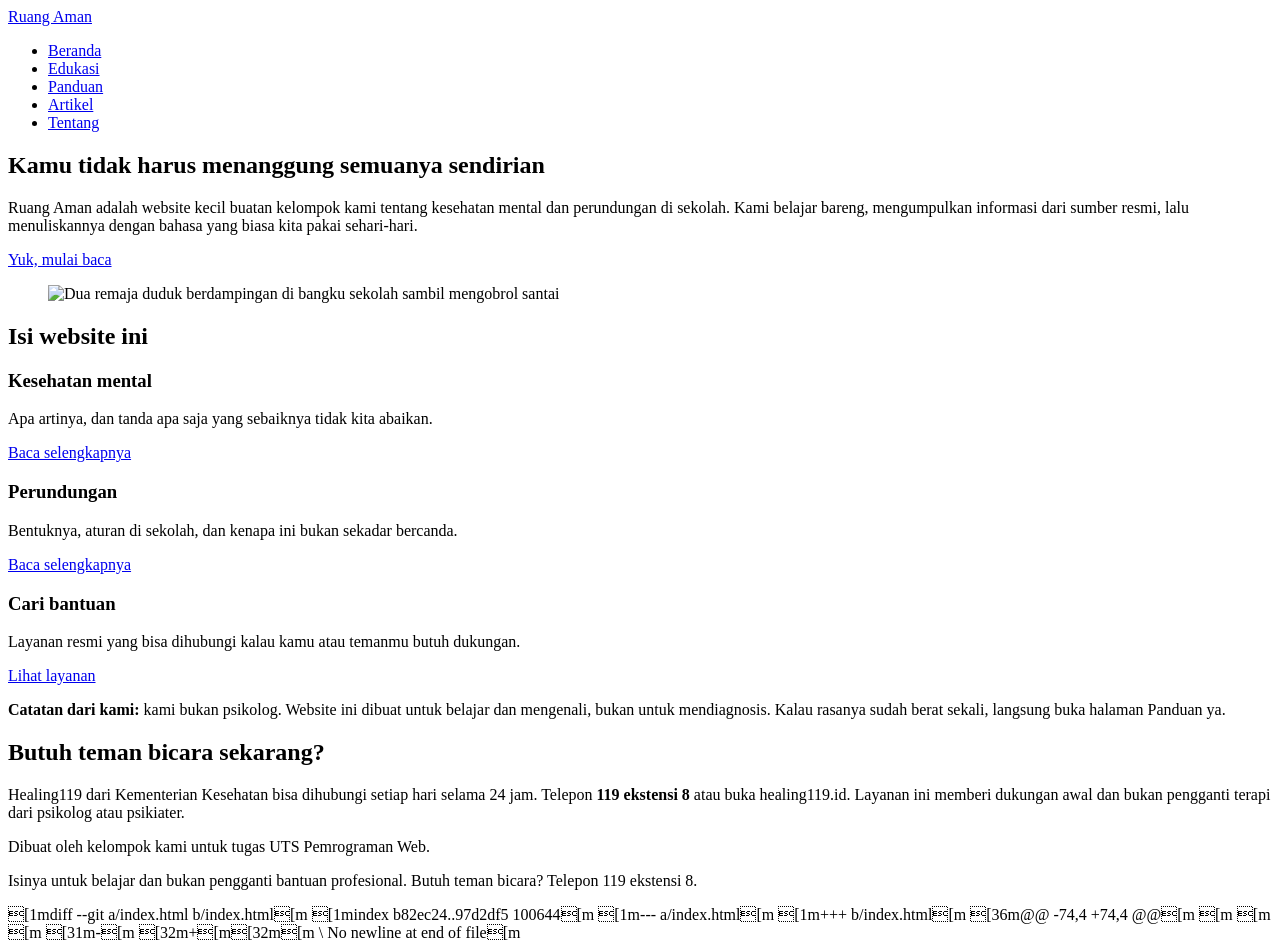
==== index.html @ 73037dce "Menambahkan foto dan beranda" ====
<!DOCTYPE html>
<html lang="id">
<head>
  <meta charset="UTF-8">
  <meta name="viewport" content="width=device-width, initial-scale=1.0">
  <meta name="description" content="Website edukasi kesehatan mental dan perundungan untuk pelajar">
  <title>Ruang Aman | Beranda</title>
  <link rel="stylesheet" href="css/style.css">
</head>
<body>

  <header>
    <a class="logo" href="index.html">Ruang Aman</a>
    <nav>
      <ul>
        <li><a class="aktif" href="index.html">Beranda</a></li>
        <li><a href="edukasi.html">Edukasi</a></li>
        <li><a href="panduan.html">Panduan</a></li>
        <li><a href="artikel.html">Artikel</a></li>
        <li><a href="tentang.html">Tentang</a></li>
      </ul>
    </nav>
  </header>

  <main>
    <section class="sampul">
      <div>
        <h1>Kamu tidak harus <span class="sorot">menanggung semuanya sendirian</span></h1>
        <p>Ruang Aman adalah website kecil buatan kelompok kami tentang kesehatan mental dan perundungan di sekolah. Kami belajar bareng, mengumpulkan informasi dari sumber resmi, lalu menuliskannya dengan bahasa yang biasa kita pakai sehari-hari.</p>
        <a class="tombol" href="edukasi.html">Yuk, mulai baca</a>
      </div>

      <figure>
        <img src="C:\Users\DWI\OneDrive\Dokumen\UTS Pemweb\foto\006169100_1721185314-Ilustrasi_siswa__pelajar__murid_SMA__anak_sekolah.jpg" alt="Dua remaja duduk berdampingan di bangku sekolah sambil mengobrol santai">
      </figure>
    </section>

    <div class="isi">
      <section>
        <h2>Isi website ini</h2>
        <div class="kisi">
          <div class="kartu">
            <h3>Kesehatan mental</h3>
            <p>Apa artinya, dan tanda apa saja yang sebaiknya tidak kita abaikan.</p>
            <a href="edukasi.html">Baca selengkapnya</a>
          </div>
          <div class="kartu">
            <h3>Perundungan</h3>
            <p>Bentuknya, aturan di sekolah, dan kenapa ini bukan sekadar bercanda.</p>
            <a href="edukasi.html#perundungan">Baca selengkapnya</a>
          </div>
          <div class="kartu">
            <h3>Cari bantuan</h3>
            <p>Layanan resmi yang bisa dihubungi kalau kamu atau temanmu butuh dukungan.</p>
            <a href="panduan.html#bantuan">Lihat layanan</a>
          </div>
        </div>
      </section>

      <div class="catatan">
        <p><strong>Catatan dari kami:</strong> kami bukan psikolog. Website ini dibuat untuk belajar dan mengenali, bukan untuk mendiagnosis. Kalau rasanya sudah berat sekali, langsung buka halaman Panduan ya.</p>
      </div>

      <section class="kotak-bantuan">
        <h2>Butuh teman bicara sekarang?</h2>
        <p>Healing119 dari Kementerian Kesehatan bisa dihubungi setiap hari selama 24 jam. Telepon <strong>119 ekstensi 8</strong> atau buka healing119.id. Layanan ini memberi dukungan awal dan bukan pengganti terapi dari psikolog atau psikiater.</p>
      </section>
    </div>
  </main>

  <footer>
    <p>Dibuat oleh kelompok kami untuk tugas UTS Pemrograman Web.</p>
    <p>Isinya untuk belajar dan bukan pengganti bantuan profesional. Butuh teman bicara? Telepon 119 ekstensi 8.</p>
  </footer>

</body>
</html>[1mdiff --git a/index.html b/index.html[m
[1mindex b82ec24..97d2df5 100644[m
[1m--- a/index.html[m
[1m+++ b/index.html[m
[36m@@ -74,4 +74,4 @@[m
   </footer>[m
 [m
 </body>[m
[31m-</html>[m
[32m+[m[32m</html>[m
\ No newline at end of file[m
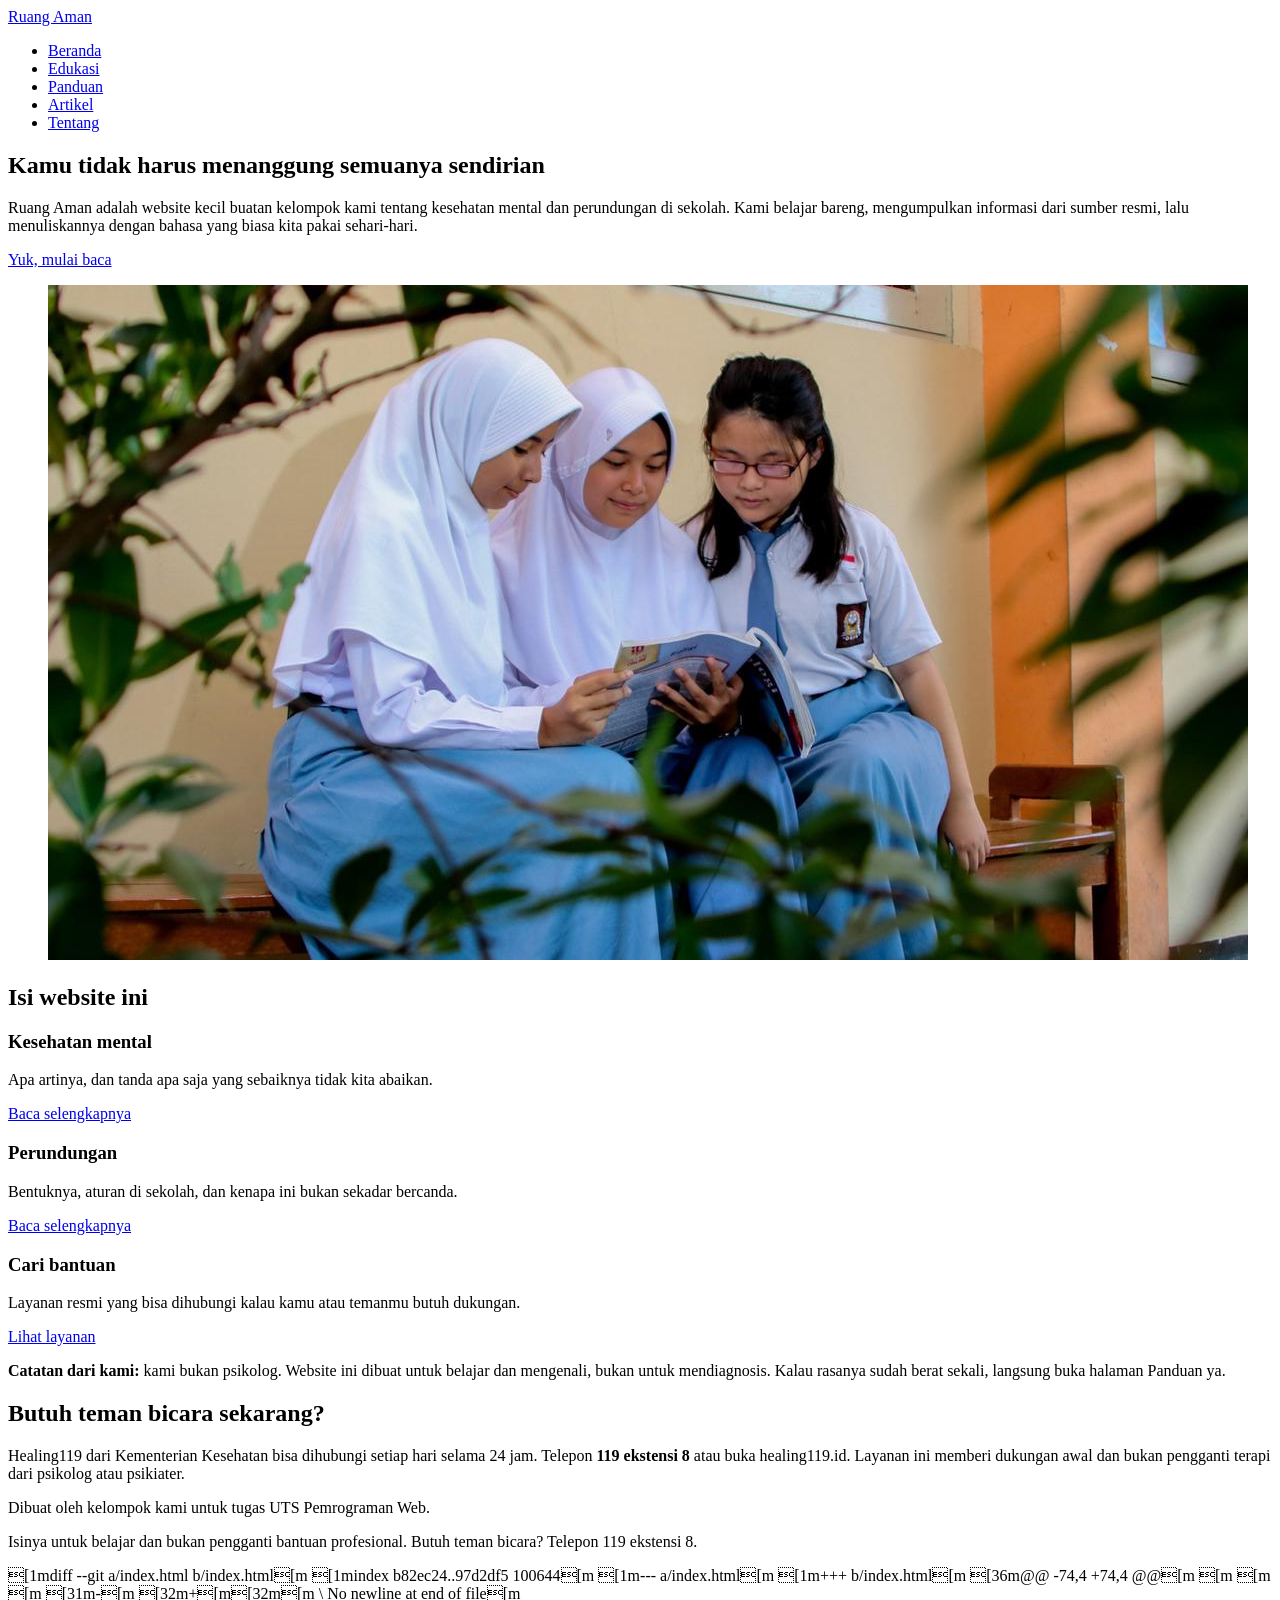
==== commit 1f2729c2: "Menambahkan foto dan beranda" ====
--- a/index.html
+++ b/index.html
@@ -31,8 +31,7 @@
       </div>
 
       <figure>
-        <img src="C:\Users\DWI\OneDrive\Dokumen\UTS Pemweb\foto\006169100_1721185314-Ilustrasi_siswa__pelajar__murid_SMA__anak_sekolah.jpg" alt="Dua remaja duduk berdampingan di bangku sekolah sambil mengobrol santai">
-      </figure>
+   <img src="foto/sampul.jpg" alt="Ilustrasi siswa SMA berseragam di lingkungan sekolah">
     </section>
 
     <div class="isi">
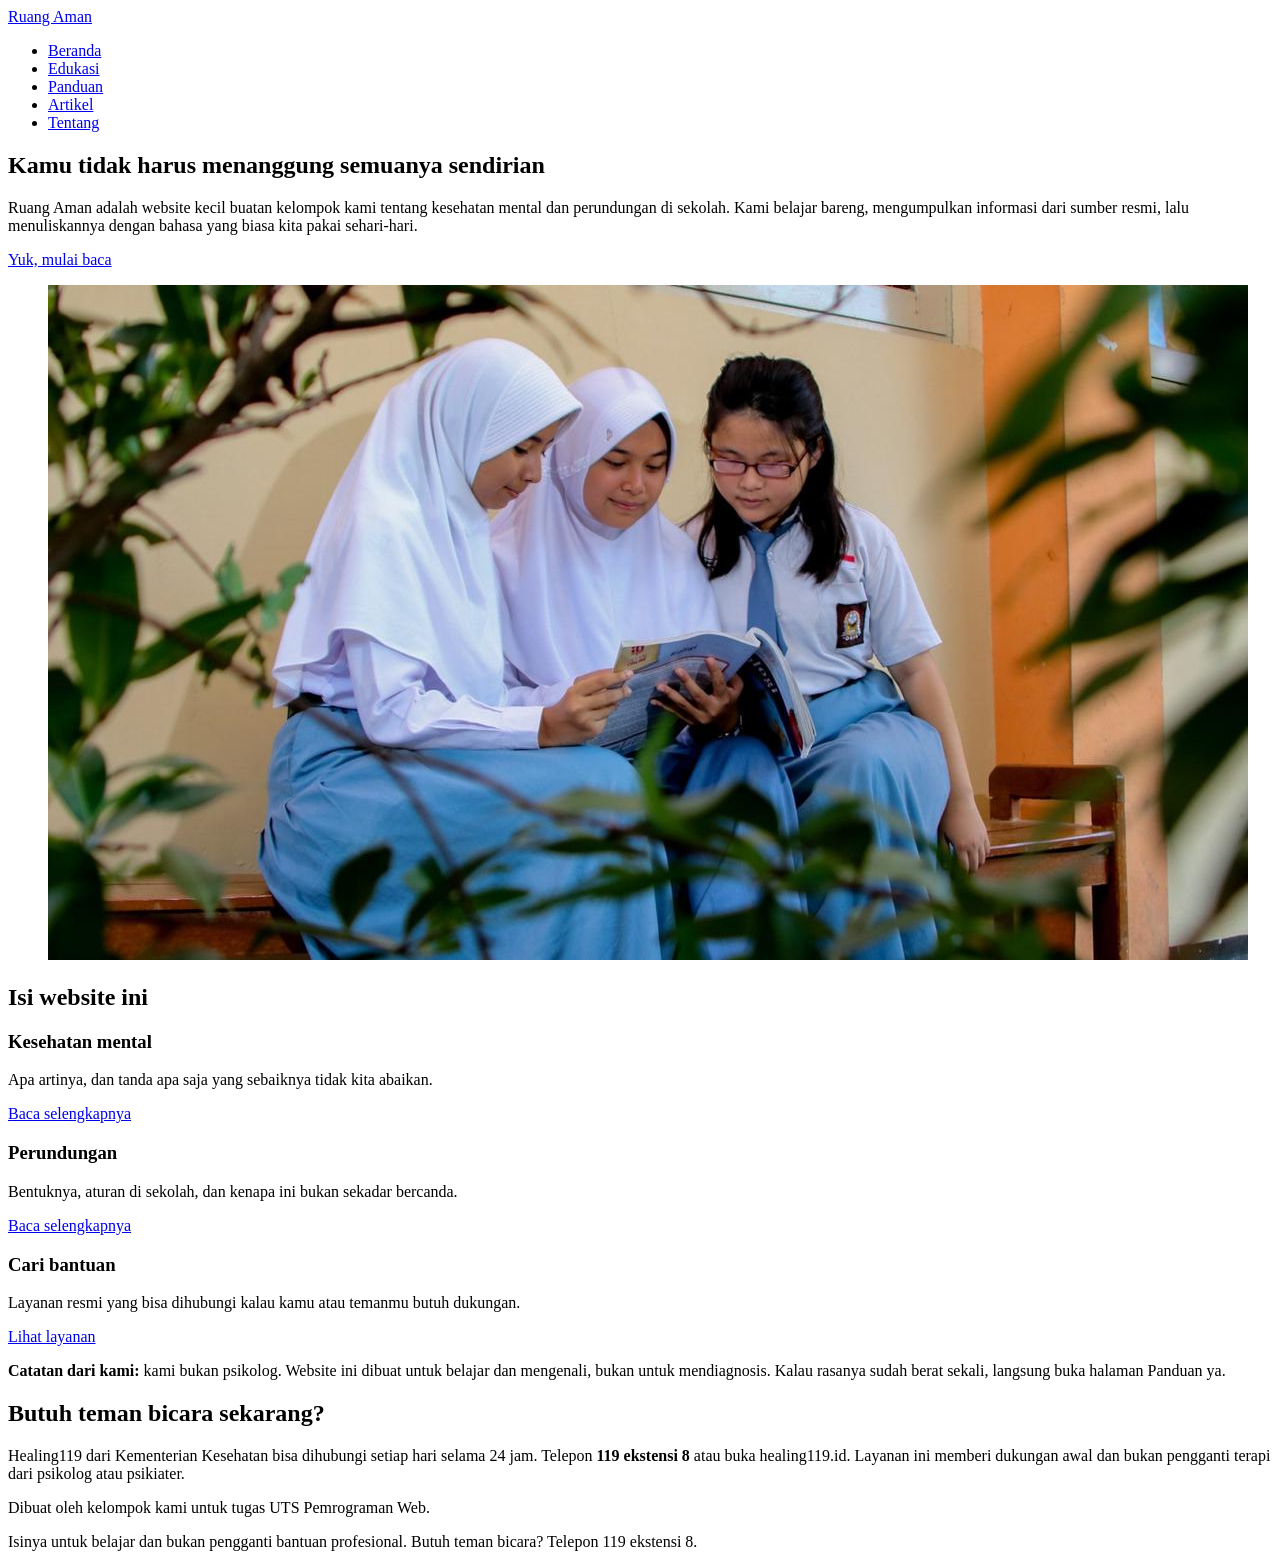
==== commit 694d7e17: "Update index.html" ====
--- a/index.html
+++ b/index.html
@@ -73,14 +73,4 @@
   </footer>
 
 </body>
-</html>[1mdiff --git a/index.html b/index.html[m
-[1mindex b82ec24..97d2df5 100644[m
-[1m--- a/index.html[m
-[1m+++ b/index.html[m
-[36m@@ -74,4 +74,4 @@[m
-   </footer>[m
- [m
- </body>[m
-[31m-</html>[m
-[32m+[m[32m</html>[m
-\ No newline at end of file[m
+</html>
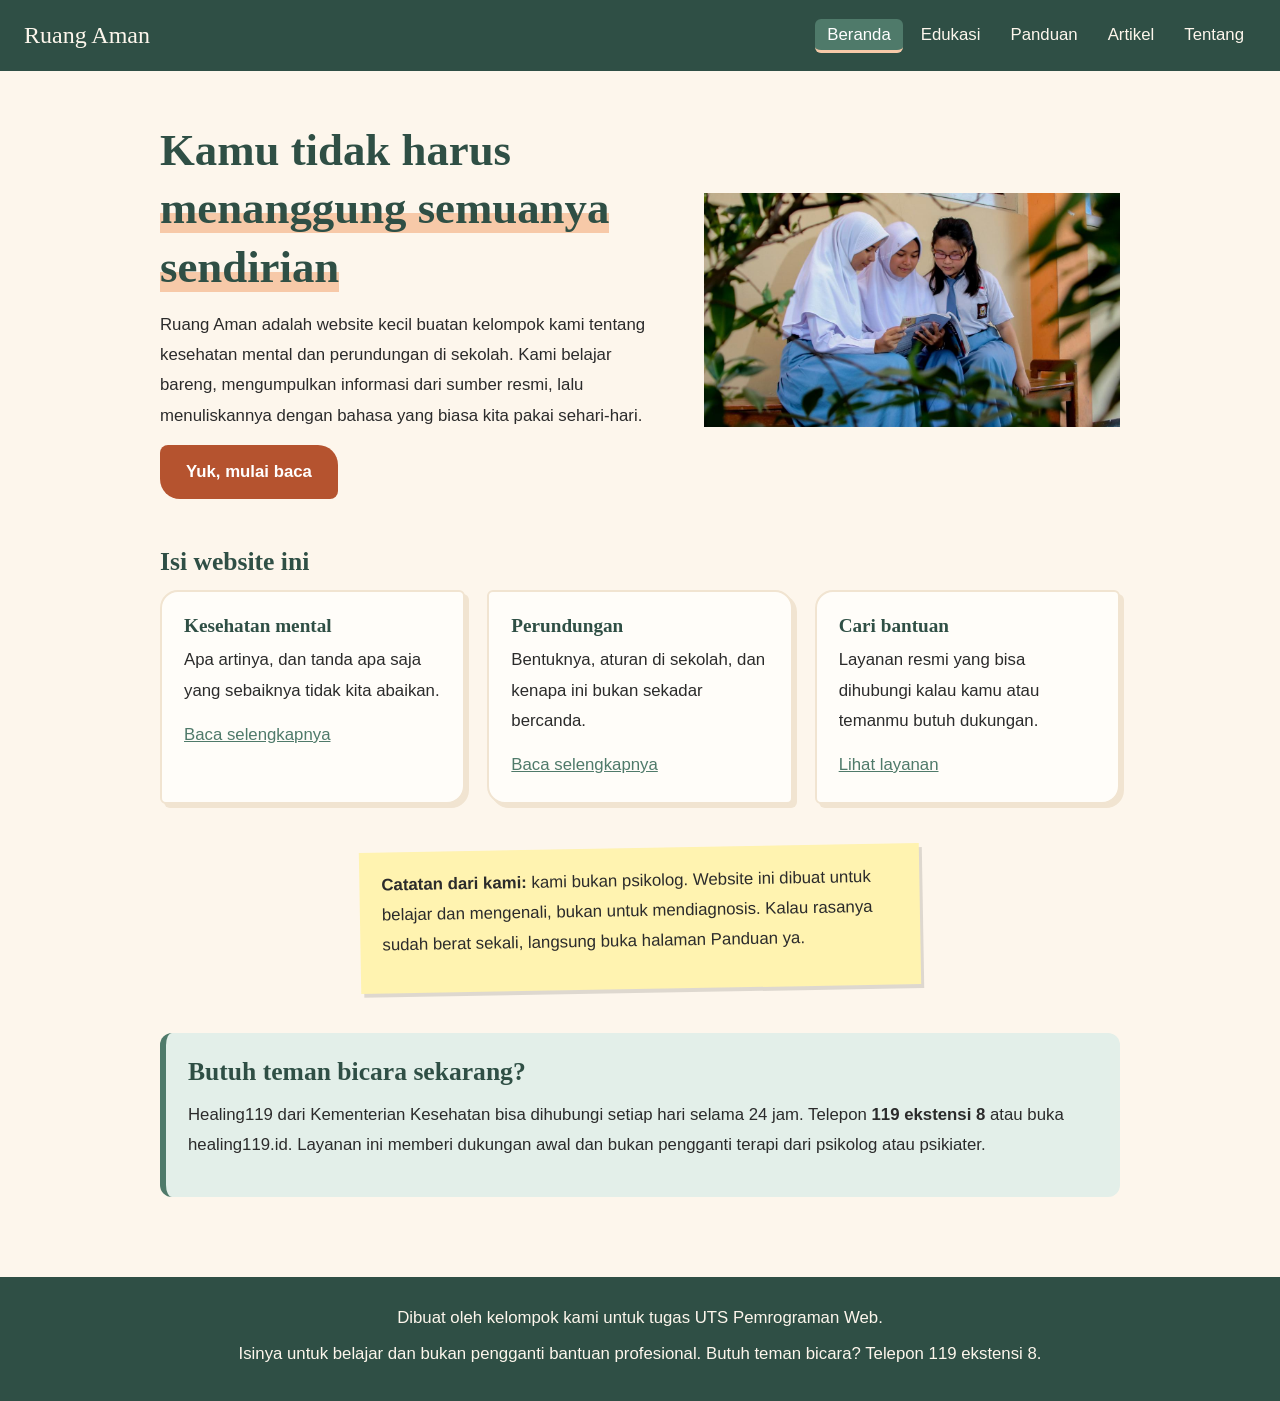
==== commit 2336f4d3: "Fix figure tag indentation in index.html" ====
--- a/index.html
+++ b/index.html
@@ -30,8 +30,9 @@
         <a class="tombol" href="edukasi.html">Yuk, mulai baca</a>
       </div>
 
-      <figure>
-   <img src="foto/sampul.jpg" alt="Ilustrasi siswa SMA berseragam di lingkungan sekolah">
+            <figure>
+        <img src="foto/sampul.jpg" alt="Ilustrasi siswa SMA berseragam di lingkungan sekolah">
+      </figure>
     </section>
 
     <div class="isi">
--- a/css/style.css
+++ b/css/style.css
@@ -0,0 +1,274 @@
+:root {
+  --krem: #fdf6ec;
+  --pasir: #f1e4d1;
+  --putih: #fffdf9;
+  --hijau: #4f7a6a;
+  --hijau-gelap: #2f4f45;
+  --terakota: #b5532f;
+  --terakota-muda: #f7c9a8;
+  --teks: #2b2b2b;
+}
+
+* {
+  box-sizing: border-box;
+  margin: 0;
+  padding: 0;
+}
+
+body {
+  font-family: "Segoe UI", Arial, sans-serif;
+  background-color: var(--krem);
+  color: var(--teks);
+  line-height: 1.8;
+  font-size: 1.05rem;
+}
+
+h1, h2, h3 {
+  font-family: Georgia, "Times New Roman", serif;
+  color: var(--hijau-gelap);
+  line-height: 1.3;
+}
+
+h1 { font-size: 2.2rem; margin-bottom: 14px; }
+h2 { font-size: 1.6rem; margin-bottom: 12px; }
+h3 { font-size: 1.2rem; margin-bottom: 6px; }
+
+p { margin-bottom: 14px; }
+
+ul, ol {
+  margin-left: 22px;
+  margin-bottom: 14px;
+}
+
+li { margin-bottom: 6px; }
+
+a {
+  color: var(--hijau);
+  overflow-wrap: anywhere;
+}
+
+a:hover { color: var(--terakota); }
+
+img {
+  max-width: 100%;
+  height: auto;
+  display: block;
+}
+
+/* Header dan navigasi (Flexbox) */
+header {
+  background-color: var(--hijau-gelap);
+  padding: 14px 24px;
+  display: flex;
+  justify-content: space-between;
+  align-items: center;
+  flex-wrap: wrap;
+  gap: 10px;
+  position: sticky;
+  top: 0;
+  z-index: 100;
+}
+
+.logo {
+  font-family: Georgia, serif;
+  font-size: 1.5rem;
+  color: var(--krem);
+  text-decoration: none;
+}
+
+nav ul {
+  list-style: none;
+  margin: 0;
+  display: flex;
+  flex-wrap: wrap;
+  gap: 6px;
+}
+
+nav li { margin: 0; }
+
+nav a {
+  color: var(--krem);
+  text-decoration: none;
+  padding: 6px 12px;
+  border-radius: 6px;
+}
+
+nav a:hover,
+nav a.aktif {
+  background-color: var(--hijau);
+  color: white;
+}
+
+nav a.aktif {
+  border-bottom: 3px solid var(--terakota-muda);
+}
+
+/* Pembungkus isi */
+.isi {
+  max-width: 1000px;
+  margin: 0 auto;
+  padding: 36px 20px;
+}
+
+section { margin-bottom: 44px; }
+
+/* Sampul dua kolom (Grid) */
+.sampul {
+  max-width: 1000px;
+  margin: 0 auto;
+  padding: 50px 20px 10px;
+  display: grid;
+  grid-template-columns: 1.1fr 0.9fr;
+  gap: 36px;
+  align-items: center;
+}
+
+.sampul h1 { font-size: 2.8rem; }
+
+.sorot {
+  background: linear-gradient(transparent 60%, var(--terakota-muda) 60%);
+}
+
+.tombol {
+  display: inline-block;
+  background-color: var(--terakota);
+  color: white;
+  padding: 12px 26px;
+  border-radius: 8px 20px 8px 20px;
+  text-decoration: none;
+  font-weight: bold;
+}
+
+.tombol:hover {
+  background-color: var(--hijau-gelap);
+  color: white;
+}
+
+/* Kartu informasi (Grid) */
+.kisi {
+  display: grid;
+  grid-template-columns: repeat(3, 1fr);
+  gap: 22px;
+}
+
+.kisi.dua { grid-template-columns: repeat(2, 1fr); }
+
+.kartu {
+  background-color: var(--putih);
+  border: 2px solid var(--pasir);
+  border-radius: 18px 6px 18px 6px;
+  padding: 22px;
+  box-shadow: 4px 4px 0 var(--pasir);
+}
+
+.kartu:nth-child(even) {
+  border-radius: 6px 18px 6px 18px;
+}
+
+/* Catatan tempel */
+.catatan {
+  background-color: #fff3b0;
+  padding: 18px 22px;
+  max-width: 560px;
+  margin: 0 auto 44px;
+  transform: rotate(-1deg);
+  box-shadow: 3px 4px 0 rgba(0, 0, 0, 0.12);
+}
+
+/* Kutipan */
+blockquote {
+  border-left: 6px solid var(--terakota);
+  padding: 8px 0 8px 20px;
+  margin: 22px 0;
+  font-family: Georgia, serif;
+  font-size: 1.25rem;
+  color: var(--hijau-gelap);
+}
+
+/* Langkah bernomor */
+.langkah {
+  list-style: none;
+  margin-left: 0;
+  counter-reset: nomor;
+}
+
+.langkah li {
+  counter-increment: nomor;
+  position: relative;
+  padding: 4px 0 4px 56px;
+  margin-bottom: 18px;
+}
+
+.langkah li::before {
+  content: counter(nomor);
+  position: absolute;
+  left: 0;
+  top: 0;
+  width: 38px;
+  height: 38px;
+  border-radius: 50%;
+  background-color: var(--terakota);
+  color: white;
+  font-weight: bold;
+  display: flex;
+  align-items: center;
+  justify-content: center;
+}
+
+/* Mitos dan fakta (bisa dibuka-tutup) */
+details {
+  background-color: var(--putih);
+  border: 2px solid var(--pasir);
+  border-radius: 12px;
+  padding: 14px 18px;
+  margin-bottom: 12px;
+}
+
+summary {
+  cursor: pointer;
+  font-weight: bold;
+  color: var(--hijau-gelap);
+}
+
+details[open] summary { margin-bottom: 8px; }
+
+/* Kotak bantuan */
+.kotak-bantuan {
+  background-color: #e3efe9;
+  border-left: 6px solid var(--hijau);
+  border-radius: 12px;
+  padding: 22px;
+}
+
+/* Footer */
+footer {
+  background-color: var(--hijau-gelap);
+  color: var(--krem);
+  text-align: center;
+  padding: 26px 20px;
+}
+
+footer p { margin-bottom: 6px; }
+
+/* Tablet */
+@media (max-width: 900px) {
+  .sampul { grid-template-columns: 1fr; }
+  .kisi { grid-template-columns: repeat(2, 1fr); }
+}
+
+/* Ponsel */
+@media (max-width: 600px) {
+  header {
+    flex-direction: column;
+    text-align: center;
+  }
+
+  nav ul { justify-content: center; }
+
+  h1, .sampul h1 { font-size: 1.9rem; }
+
+  .kisi,
+  .kisi.dua { grid-template-columns: 1fr; }
+
+  .catatan { transform: none; }
+}
